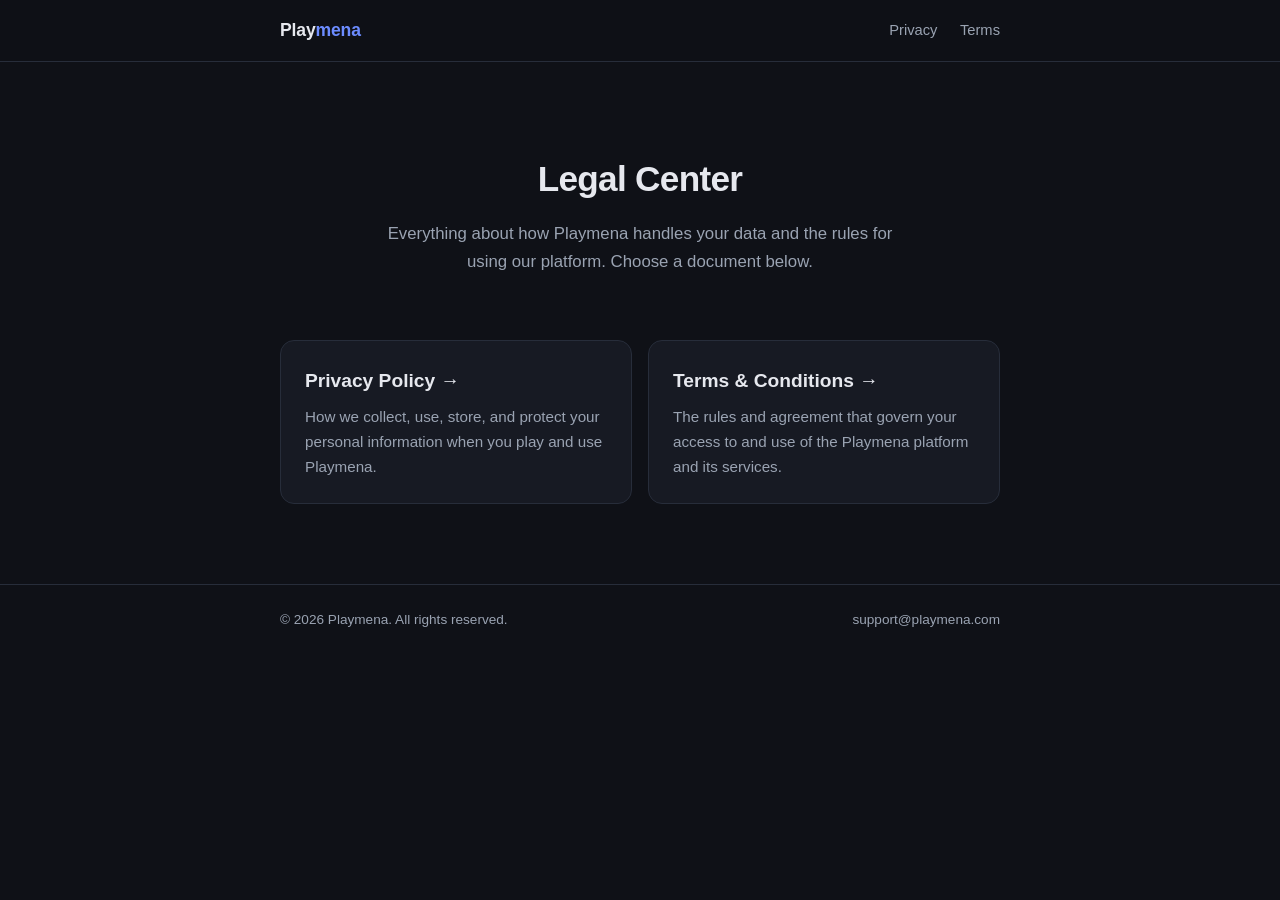
==== index.html @ c516436f "Add Playmena legal site: privacy policy and terms templates Static GitHub Pages site with landing pa" ====
<!DOCTYPE html>
<html lang="en">
  <head>
    <meta charset="UTF-8" />
    <meta name="viewport" content="width=device-width, initial-scale=1.0" />
    <title>Playmena — Legal</title>
    <meta
      name="description"
      content="Legal documents for Playmena: Privacy Policy and Terms &amp; Conditions."
    />
    <link rel="stylesheet" href="styles.css" />
  </head>
  <body>
    <header class="site-header">
      <div class="inner">
        <div class="brand">Play<span>mena</span></div>
        <nav class="nav">
          <a href="privacy.html">Privacy</a>
          <a href="terms.html">Terms</a>
        </nav>
      </div>
    </header>

    <main>
      <section class="hero">
        <h1>Legal Center</h1>
        <p>
          Everything about how Playmena handles your data and the rules for
          using our platform. Choose a document below.
        </p>
      </section>

      <section class="cards">
        <a class="card" href="privacy.html">
          <h2>Privacy Policy →</h2>
          <p>
            How we collect, use, store, and protect your personal information
            when you play and use Playmena.
          </p>
        </a>
        <a class="card" href="terms.html">
          <h2>Terms &amp; Conditions →</h2>
          <p>
            The rules and agreement that govern your access to and use of the
            Playmena platform and its services.
          </p>
        </a>
      </section>
    </main>

    <footer class="site-footer">
      <div class="inner">
        <span>© 2026 Playmena. All rights reserved.</span>
        <span><a href="mailto:support@playmena.com">support@playmena.com</a></span>
      </div>
    </footer>
  </body>
</html>
---- styles.css ----
:root {
  --bg: #0f1117;
  --surface: #171a23;
  --surface-2: #1f2430;
  --text: #e6e8ee;
  --muted: #9aa3b2;
  --accent: #6c8cff;
  --accent-soft: rgba(108, 140, 255, 0.12);
  --border: #272d3a;
  --radius: 14px;
  --maxw: 760px;
}

* {
  box-sizing: border-box;
}

html {
  scroll-behavior: smooth;
}

body {
  margin: 0;
  background: var(--bg);
  color: var(--text);
  font-family: -apple-system, BlinkMacSystemFont, "Segoe UI", Roboto, Helvetica,
    Arial, sans-serif, "Apple Color Emoji", "Segoe UI Emoji";
  line-height: 1.65;
  -webkit-font-smoothing: antialiased;
}

a {
  color: var(--accent);
  text-decoration: none;
}

a:hover {
  text-decoration: underline;
}

.site-header {
  border-bottom: 1px solid var(--border);
  background: rgba(15, 17, 23, 0.85);
  backdrop-filter: blur(8px);
  position: sticky;
  top: 0;
  z-index: 10;
}

.site-header .inner {
  max-width: var(--maxw);
  margin: 0 auto;
  padding: 16px 20px;
  display: flex;
  align-items: center;
  justify-content: space-between;
  gap: 16px;
}

.brand {
  font-weight: 700;
  font-size: 1.1rem;
  color: var(--text);
  letter-spacing: -0.01em;
}

.brand span {
  color: var(--accent);
}

.nav a {
  color: var(--muted);
  margin-left: 18px;
  font-size: 0.92rem;
}

.nav a:hover {
  color: var(--text);
  text-decoration: none;
}

main {
  max-width: var(--maxw);
  margin: 0 auto;
  padding: 48px 20px 80px;
}

.hero {
  text-align: center;
  padding: 40px 0 24px;
}

.hero h1 {
  font-size: 2.2rem;
  margin: 0 0 12px;
  letter-spacing: -0.02em;
}

.hero p {
  color: var(--muted);
  max-width: 520px;
  margin: 0 auto;
  font-size: 1.05rem;
}

.cards {
  display: grid;
  grid-template-columns: 1fr 1fr;
  gap: 16px;
  margin-top: 40px;
}

@media (max-width: 560px) {
  .cards {
    grid-template-columns: 1fr;
  }
}

.card {
  display: block;
  background: var(--surface);
  border: 1px solid var(--border);
  border-radius: var(--radius);
  padding: 24px;
  transition: border-color 0.15s ease, transform 0.15s ease;
}

.card:hover {
  border-color: var(--accent);
  text-decoration: none;
  transform: translateY(-2px);
}

.card h2 {
  margin: 0 0 8px;
  font-size: 1.2rem;
  color: var(--text);
}

.card p {
  margin: 0;
  color: var(--muted);
  font-size: 0.95rem;
}

.doc h1 {
  font-size: 2rem;
  margin: 0 0 6px;
  letter-spacing: -0.02em;
}

.updated {
  color: var(--muted);
  font-size: 0.9rem;
  margin: 0 0 32px;
}

.doc h2 {
  font-size: 1.25rem;
  margin: 36px 0 10px;
  padding-top: 8px;
}

.doc h3 {
  font-size: 1.05rem;
  margin: 22px 0 8px;
  color: var(--text);
}

.doc p,
.doc li {
  color: #c8cdd9;
}

.doc ul {
  padding-left: 20px;
}

.doc li {
  margin-bottom: 6px;
}

.placeholder {
  background: var(--accent-soft);
  border-radius: 4px;
  padding: 0 4px;
  color: var(--accent);
  font-weight: 600;
}

.toc {
  background: var(--surface);
  border: 1px solid var(--border);
  border-radius: var(--radius);
  padding: 18px 22px;
  margin: 0 0 36px;
}

.toc strong {
  display: block;
  margin-bottom: 8px;
  font-size: 0.85rem;
  text-transform: uppercase;
  letter-spacing: 0.06em;
  color: var(--muted);
}

.toc ol {
  margin: 0;
  padding-left: 20px;
  columns: 2;
}

@media (max-width: 560px) {
  .toc ol {
    columns: 1;
  }
}

.toc a {
  color: #c8cdd9;
  font-size: 0.92rem;
}

.back {
  display: inline-block;
  margin-bottom: 24px;
  color: var(--muted);
  font-size: 0.9rem;
}

.site-footer {
  border-top: 1px solid var(--border);
  color: var(--muted);
  font-size: 0.85rem;
}

.site-footer .inner {
  max-width: var(--maxw);
  margin: 0 auto;
  padding: 24px 20px;
  display: flex;
  justify-content: space-between;
  flex-wrap: wrap;
  gap: 12px;
}

.site-footer a {
  color: var(--muted);
}
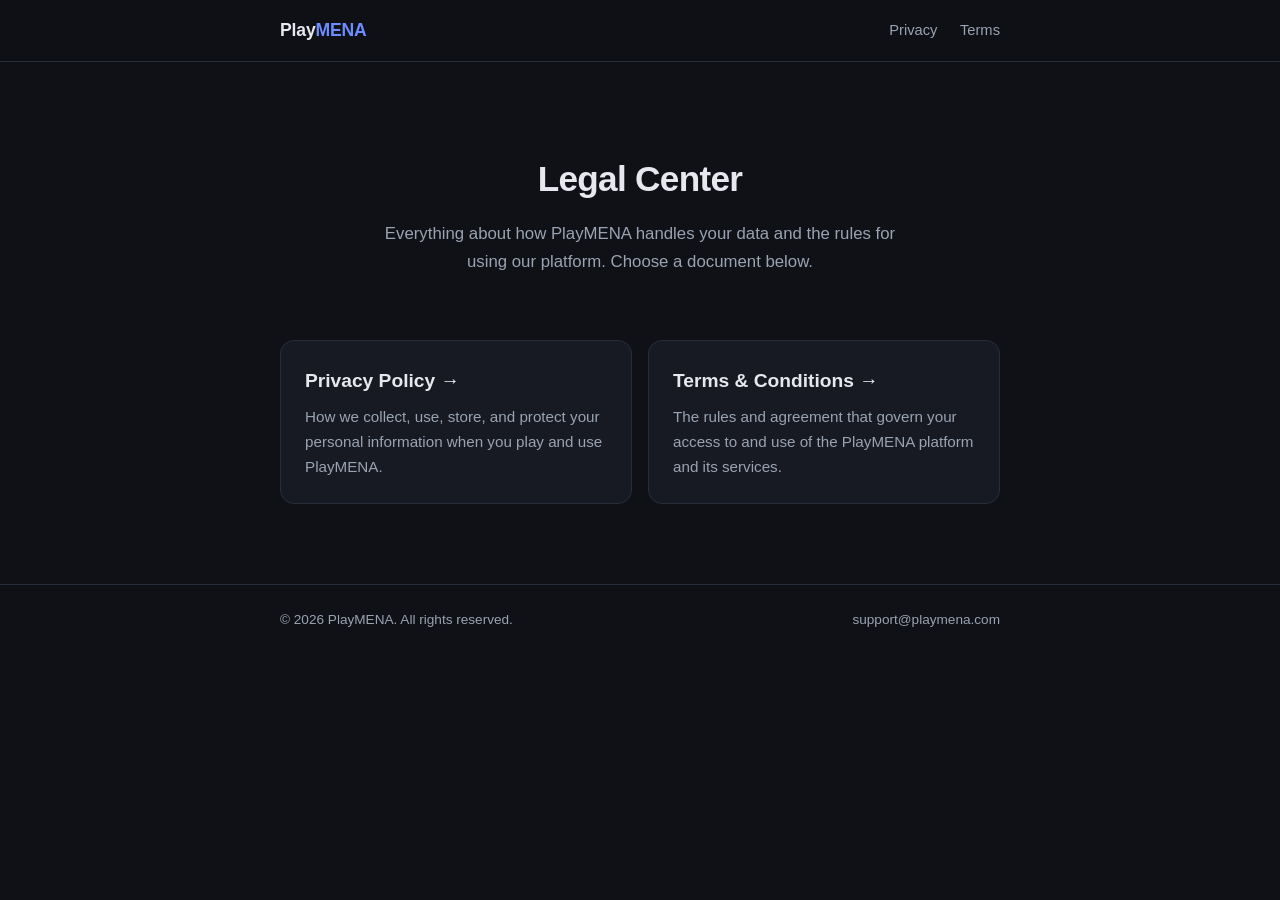
==== commit 300ed670: "Rename Playmena to PlayMENA across site Co-Authored-By: Claude Opus 4.8 (1M context) <noreply@anthro" ====
--- a/index.html
+++ b/index.html
@@ -3,17 +3,17 @@
   <head>
     <meta charset="UTF-8" />
     <meta name="viewport" content="width=device-width, initial-scale=1.0" />
-    <title>Playmena — Legal</title>
+    <title>PlayMENA — Legal</title>
     <meta
       name="description"
-      content="Legal documents for Playmena: Privacy Policy and Terms &amp; Conditions."
+      content="Legal documents for PlayMENA: Privacy Policy and Terms &amp; Conditions."
     />
     <link rel="stylesheet" href="styles.css" />
   </head>
   <body>
     <header class="site-header">
       <div class="inner">
-        <div class="brand">Play<span>mena</span></div>
+        <div class="brand">Play<span>MENA</span></div>
         <nav class="nav">
           <a href="privacy.html">Privacy</a>
           <a href="terms.html">Terms</a>
@@ -25,7 +25,7 @@
       <section class="hero">
         <h1>Legal Center</h1>
         <p>
-          Everything about how Playmena handles your data and the rules for
+          Everything about how PlayMENA handles your data and the rules for
           using our platform. Choose a document below.
         </p>
       </section>
@@ -35,14 +35,14 @@
           <h2>Privacy Policy →</h2>
           <p>
             How we collect, use, store, and protect your personal information
-            when you play and use Playmena.
+            when you play and use PlayMENA.
           </p>
         </a>
         <a class="card" href="terms.html">
           <h2>Terms &amp; Conditions →</h2>
           <p>
             The rules and agreement that govern your access to and use of the
-            Playmena platform and its services.
+            PlayMENA platform and its services.
           </p>
         </a>
       </section>
@@ -50,7 +50,7 @@
 
     <footer class="site-footer">
       <div class="inner">
-        <span>© 2026 Playmena. All rights reserved.</span>
+        <span>© 2026 PlayMENA. All rights reserved.</span>
         <span><a href="mailto:support@playmena.com">support@playmena.com</a></span>
       </div>
     </footer>
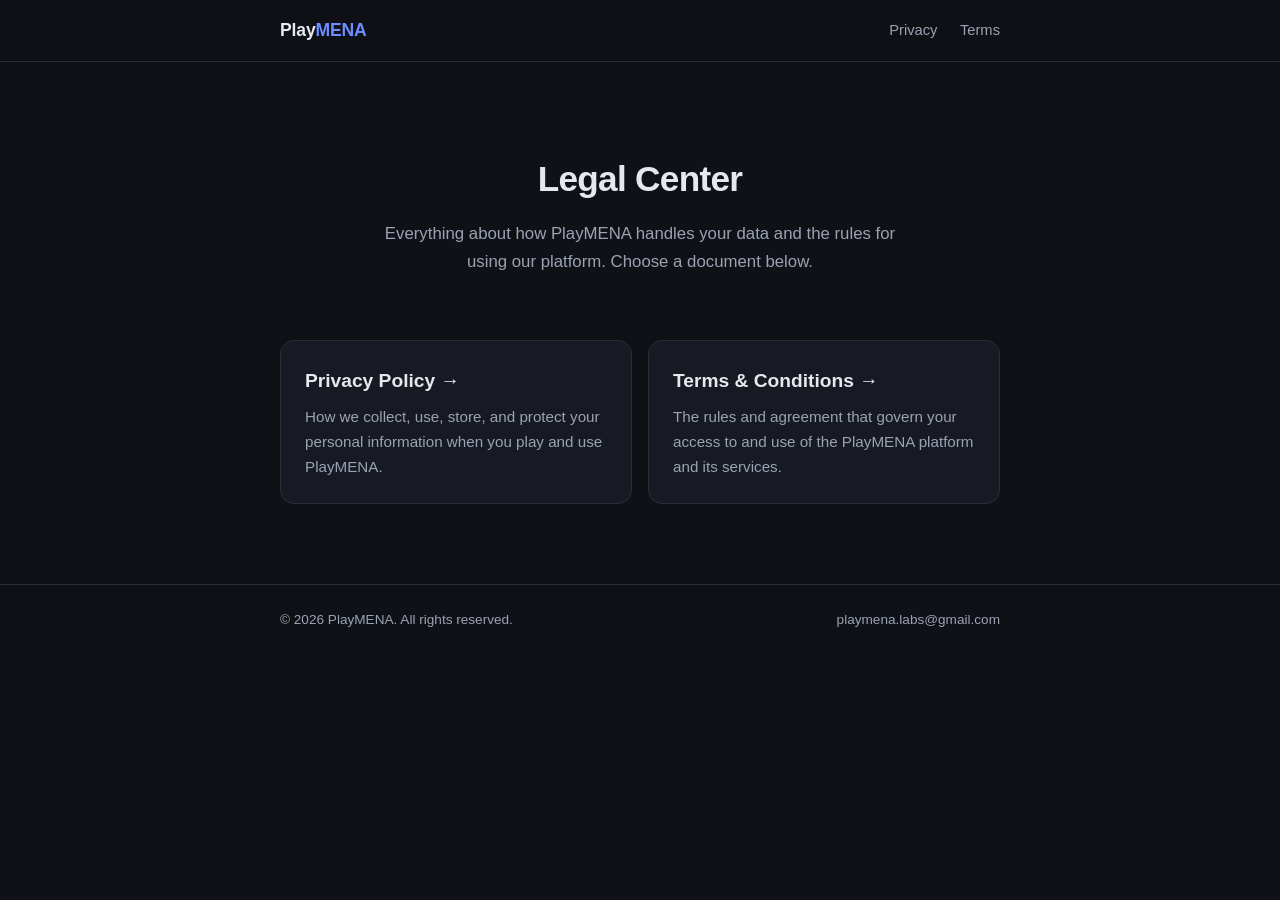
==== commit 542aad7e: "Fill in legal details: PlayMENA, Jordan, age 13, AdMob/Firebase disclosures - Replace placeholders w" ====
--- a/index.html
+++ b/index.html
@@ -51,7 +51,7 @@
     <footer class="site-footer">
       <div class="inner">
         <span>© 2026 PlayMENA. All rights reserved.</span>
-        <span><a href="mailto:support@playmena.com">support@playmena.com</a></span>
+        <span><a href="mailto:playmena.labs@gmail.com">playmena.labs@gmail.com</a></span>
       </div>
     </footer>
   </body>
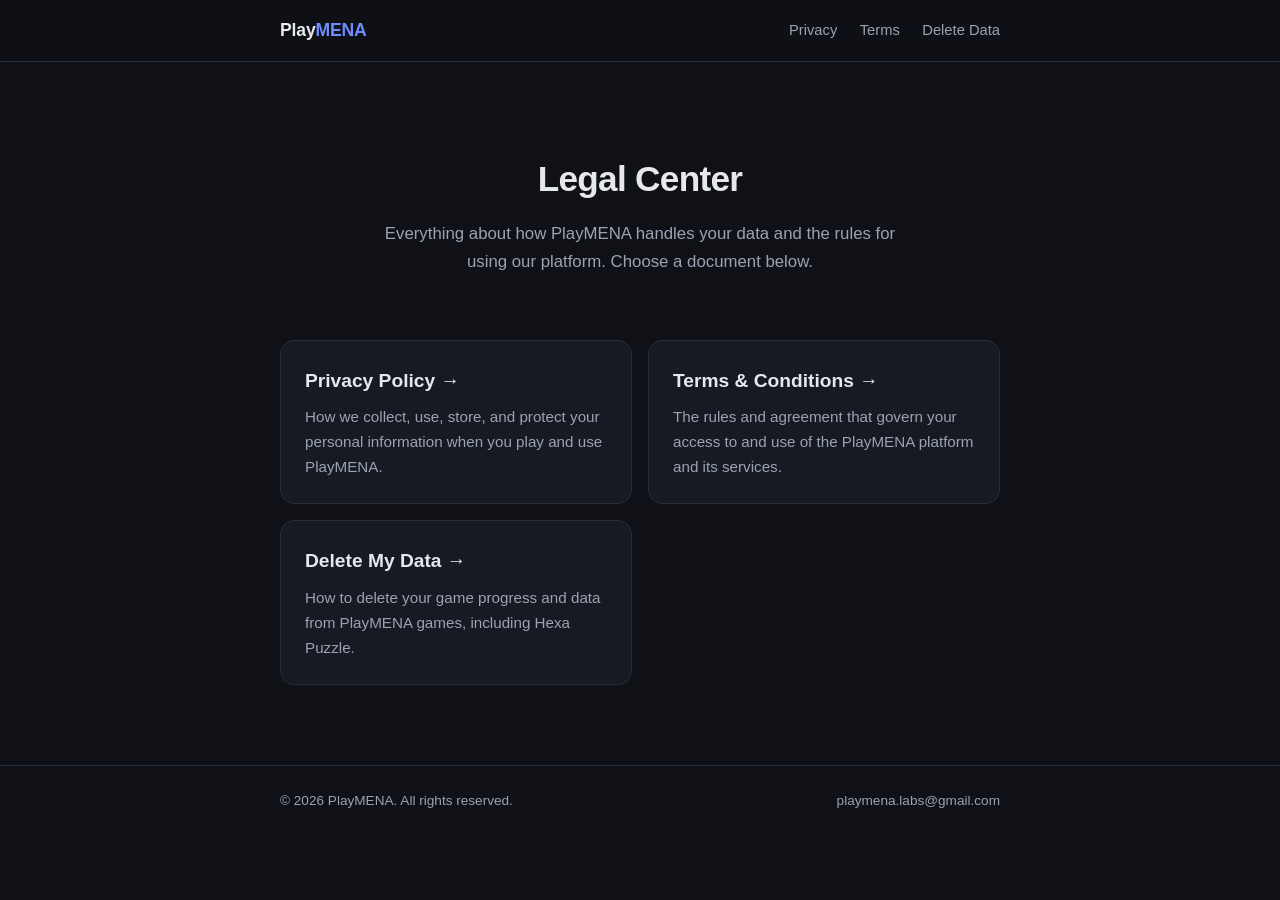
==== commit 833614f9: "Add data deletion page for PlayMENA games (Hexa Puzzle) Covers anonymous and Facebook-connected user" ====
--- a/index.html
+++ b/index.html
@@ -17,6 +17,7 @@
         <nav class="nav">
           <a href="privacy.html">Privacy</a>
           <a href="terms.html">Terms</a>
+          <a href="delete-data.html">Delete Data</a>
         </nav>
       </div>
     </header>
@@ -45,6 +46,13 @@
             PlayMENA platform and its services.
           </p>
         </a>
+        <a class="card" href="delete-data.html">
+          <h2>Delete My Data →</h2>
+          <p>
+            How to delete your game progress and data from PlayMENA games,
+            including Hexa Puzzle.
+          </p>
+        </a>
       </section>
     </main>
 
